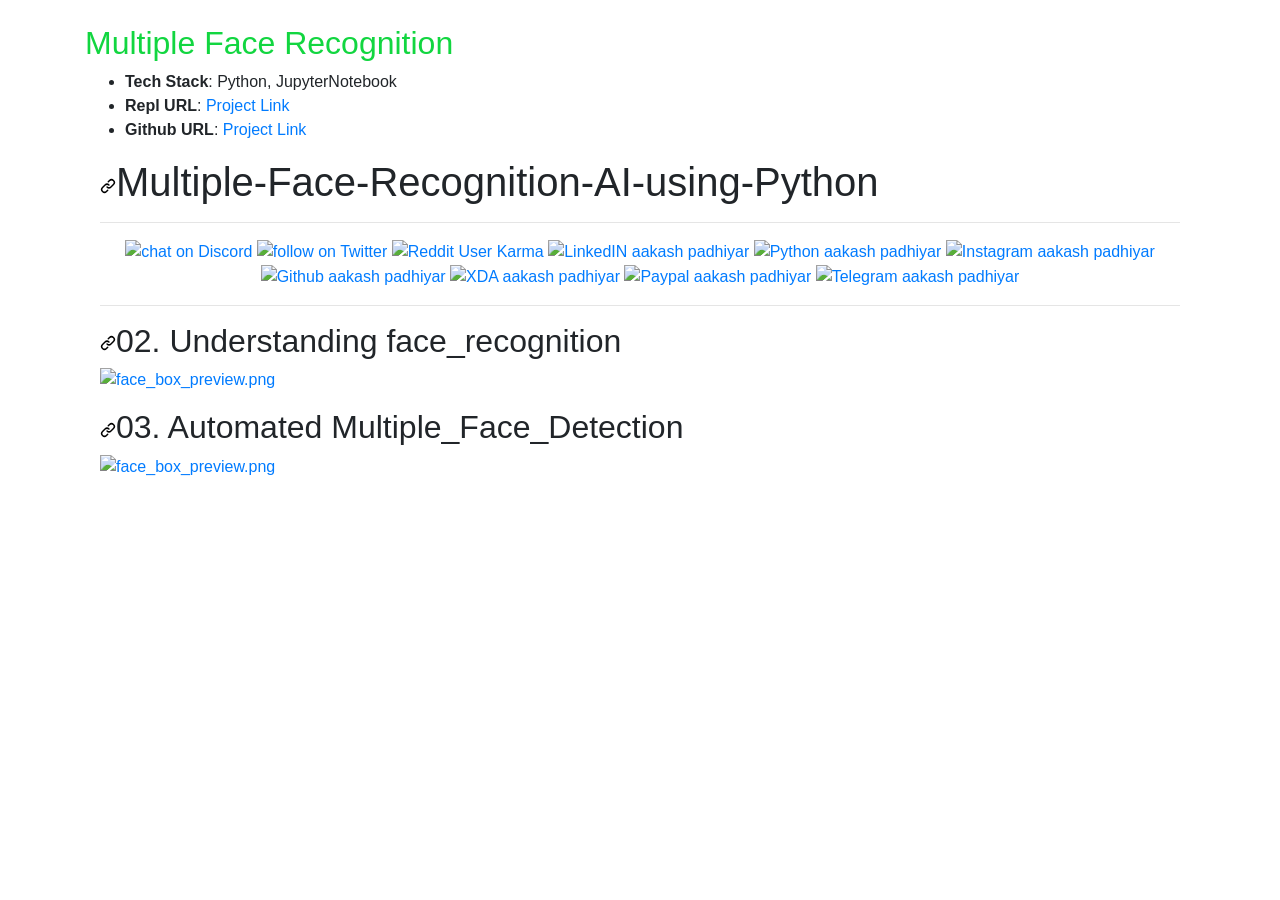
==== projects/mfr.html @ 593b1d6e "main" ====
<html lang="en"><head>
    <meta charset="utf-8">
    <meta content="width=device-width, initial-scale=1.0" name="viewport">
  
    <title>Multiple Face Recognition</title>
    <meta content="" name="descriptison">
    <meta content="" name="keywords">
  
    <!-- Favicons -->
    <link href="../assets/img/favicon.png" rel="icon">
    <link href="../assets/img/apple-touch-icon.png" rel="apple-touch-icon">
  
    <!-- Google Fonts -->
    <link href="https://fonts.googleapis.com/css?family=Open+Sans:300,300i,400,400i,600,600i,700,700i|Raleway:300,300i,400,400i,500,500i,600,600i,700,700i|Poppins:300,300i,400,400i,500,500i,600,600i,700,700i" rel="stylesheet">
  
    <!-- Vendor CSS Files -->
    <link href="../assets/vendor/bootstrap/css/bootstrap.min.css" rel="stylesheet">
    <link href="../assets/vendor/icofont/icofont.min.css" rel="stylesheet">
    <link href="../assets/vendor/remixicon/remixicon.css" rel="stylesheet">
    <link href="../assets/vendor/owl.carousel/assets/owl.carousel.min.css" rel="stylesheet">
    <link href="../assets/vendor/boxicons/css/boxicons.min.css" rel="stylesheet">
    <link href="../assets/vendor/venobox/venobox.css" rel="stylesheet">
  
    <!-- Template Main CSS File -->
    <link href="../assets/css/style.css" rel="stylesheet">
  
    <!-- =======================================================
    * Template Name: Personal - v2.2.0
    * Template URL: https://bootstrapmade.com/personal-free-resume-bootstrap-template/
    * Author: BootstrapMade.com
    * License: https://bootstrapmade.com/license/
    ======================================================== -->
  </head>
  
  <body data-gr-c-s-loaded="true">
  
  <!-- ======= Portfolio Details ======= -->
    <main id="main">
      <div id="portfolio-details" class="portfolio-details">
        <div class="container">
  
          <div class="row">
  
            <div class="col-lg-12 portfolio-info">
              <br>
              <h2 style="color:#12d640">Multiple Face Recognition</h2>
              <ul>
                <li><strong>Tech Stack</strong>: Python, JupyterNotebook</li>
                <li><strong>Repl URL</strong>: <a href="https://replit.com/github/aakashpadhiyar/Multiple-Face-Recognition-AI-using-Python" target="_blank">Project Link</a></li>
                <li><strong>Github URL</strong>: <a href="https://github.com/aakashpadhiyar/Multiple-Face-Recognition-AI-using-Python" target="_blank">Project Link</a></li>
              </ul>
  
              <article class="markdown-body entry-content container-lg" itemprop="text"><h1><a id="user-content-multiple-face-recognition-ai-using-python" class="anchor" aria-hidden="true" href="#multiple-face-recognition-ai-using-python"><svg class="octicon octicon-link" viewBox="0 0 16 16" version="1.1" width="16" height="16" aria-hidden="true"><path fill-rule="evenodd" d="M7.775 3.275a.75.75 0 001.06 1.06l1.25-1.25a2 2 0 112.83 2.83l-2.5 2.5a2 2 0 01-2.83 0 .75.75 0 00-1.06 1.06 3.5 3.5 0 004.95 0l2.5-2.5a3.5 3.5 0 00-4.95-4.95l-1.25 1.25zm-4.69 9.64a2 2 0 010-2.83l2.5-2.5a2 2 0 012.83 0 .75.75 0 001.06-1.06 3.5 3.5 0 00-4.95 0l-2.5 2.5a3.5 3.5 0 004.95 4.95l1.25-1.25a.75.75 0 00-1.06-1.06l-1.25 1.25a2 2 0 01-2.83 0z"></path></svg></a>Multiple-Face-Recognition-AI-using-Python</h1>
                <hr>
                <p align="center">
                <a href="https://discord.gg/QR7uvNaptF" rel="nofollow">
                    <img src="https://camo.githubusercontent.com/d6d2d1b19212b345f05d5cd2c69b9db9f94ca3ddf2bf56b1f3f1def03b6ccd53/68747470733a2f2f696d672e736869656c64732e696f2f646973636f72642f3639393836373532353633343139353532383f6c6f676f3d646973636f7264" alt="chat on Discord" data-canonical-src="https://img.shields.io/discord/699867525634195528?logo=discord" style="max-width:100%;"></a>
                <a href="https://twitter.com/intent/follow?screen_name=aakashpadhiyar_" rel="nofollow">
                    <img src="https://camo.githubusercontent.com/58c95a7185d4c393ecf0d3f7062e5acf64e2601df24f34fa978ea744570d9e0f/68747470733a2f2f696d672e736869656c64732e696f2f747769747465722f666f6c6c6f772f61616b61736870616468697961725f3f7374796c653d736f6369616c266c6f676f3d74776974746572" alt="follow on Twitter" data-canonical-src="https://img.shields.io/twitter/follow/aakashpadhiyar_?style=social&amp;logo=twitter" style="max-width:100%;"></a>
                <a href="https://www.reddit.com/user/aakashpadhiyar" rel="nofollow">
                    <img alt="Reddit User Karma" src="https://camo.githubusercontent.com/f49fdc9395cc54c9145518ad30f980ea38304fa42d7c869622a6ef586a5848d1/68747470733a2f2f696d672e736869656c64732e696f2f7265646469742f757365722d6b61726d612f6c696e6b2f61616b61736870616468697961723f7374796c653d736f6369616c" data-canonical-src="https://img.shields.io/reddit/user-karma/link/aakashpadhiyar?style=social" style="max-width:100%;"></a>
                <a href="https://www.linkedin.com/in/aakashpadhiyar/" rel="nofollow">
                    <img alt="LinkedIN aakash padhiyar" src="https://camo.githubusercontent.com/a80d00f23720d0bc9f55481cfcd77ab79e141606829cf16ec43f8cacc7741e46/68747470733a2f2f696d672e736869656c64732e696f2f62616467652f4c696e6b6564496e2d3030373742353f7374796c653d666f722d7468652d6261646765266c6f676f3d6c696e6b6564696e266c6f676f436f6c6f723d7768697465" data-canonical-src="https://img.shields.io/badge/LinkedIn-0077B5?style=for-the-badge&amp;logo=linkedin&amp;logoColor=white" style="max-width:100%;"></a>
                <a href="https://www.python.org/" rel="nofollow">
                    <img alt="Python aakash padhiyar" src="https://camo.githubusercontent.com/27250b9f428b32314f8610e1a996939cc116da5f8c4d8a2f8ed37104275085b8/68747470733a2f2f696d672e736869656c64732e696f2f62616467652f507974686f6e2d3134333534433f7374796c653d666f722d7468652d6261646765266c6f676f3d707974686f6e266c6f676f436f6c6f723d7768697465" data-canonical-src="https://img.shields.io/badge/Python-14354C?style=for-the-badge&amp;logo=python&amp;logoColor=white" style="max-width:100%;"></a>
                <a href="https://www.instagram.com/aakashpadhiyar_/" rel="nofollow">
                    <img alt="Instagram aakash padhiyar" src="https://camo.githubusercontent.com/b3d4671768bd0f9b6c8f410a25a96e0c5a4d135208d8910461e986f97e7985ab/68747470733a2f2f696d672e736869656c64732e696f2f62616467652f496e7374616772616d2d4534343035463f7374796c653d666f722d7468652d6261646765266c6f676f3d696e7374616772616d266c6f676f436f6c6f723d7768697465" data-canonical-src="https://img.shields.io/badge/Instagram-E4405F?style=for-the-badge&amp;logo=instagram&amp;logoColor=white" style="max-width:100%;"></a>
                <a href="https://github.com/aakashpadhiyar">
                    <img alt="Github aakash padhiyar" src="https://camo.githubusercontent.com/fbc3df79ffe1a99e482b154b29262ecbb10d6ee4ed22faa82683aa653d72c4e1/68747470733a2f2f696d672e736869656c64732e696f2f62616467652f4769744875622d3130303030303f7374796c653d666f722d7468652d6261646765266c6f676f3d676974687562266c6f676f436f6c6f723d7768697465" data-canonical-src="https://img.shields.io/badge/GitHub-100000?style=for-the-badge&amp;logo=github&amp;logoColor=white" style="max-width:100%;"></a>
                <a href="https://forum.xda-developers.com/m/aakashpadhiyar_.11318689/" rel="nofollow">
                    <img alt="XDA aakash padhiyar" src="https://camo.githubusercontent.com/046cf8ab0b6f0d2708e458d708e8af493d163d9e3d8b14b8fdde68e334c3975b/[base64]" data-canonical-src="https://img.shields.io/badge/XDA_Developers-F59812?style=for-the-badge&amp;logo=xda-developers&amp;logoColor=white" style="max-width:100%;"></a>
                <a href="https://www.paypal.com/paypalme/aakashpadhiyar" rel="nofollow">
                    <img alt="Paypal aakash padhiyar" src="https://camo.githubusercontent.com/fd64c51a4afd8b4e2b84479f9a2b654084602bd15f25ab31cbd7a679d73d129a/68747470733a2f2f696d672e736869656c64732e696f2f62616467652f50617950616c2d3030343537433f7374796c653d666f722d7468652d6261646765266c6f676f3d70617970616c266c6f676f436f6c6f723d7768697465" data-canonical-src="https://img.shields.io/badge/PayPal-00457C?style=for-the-badge&amp;logo=paypal&amp;logoColor=white" style="max-width:100%;"></a>
                <a href="https://t.me/aakashpadhiyar" rel="nofollow">
                    <img alt="Telegram aakash padhiyar" src="https://camo.githubusercontent.com/cf4ed981404024c1adfc79d5575c4edf1836c4fe36b24b03383ece888cef7e29/68747470733a2f2f696d672e736869656c64732e696f2f62616467652f54656c656772616d2d3243413545303f7374796c653d666f722d7468652d6261646765266c6f676f3d74656c656772616d266c6f676f436f6c6f723d7768697465" data-canonical-src="https://img.shields.io/badge/Telegram-2CA5E0?style=for-the-badge&amp;logo=telegram&amp;logoColor=white" style="max-width:100%;"></a>
                </p>
                <hr>
                <h2><a id="user-content-02-understanding-face_recognition" class="anchor" aria-hidden="true" href="#02-understanding-face_recognition"><svg class="octicon octicon-link" viewBox="0 0 16 16" version="1.1" width="16" height="16" aria-hidden="true"><path fill-rule="evenodd" d="M7.775 3.275a.75.75 0 001.06 1.06l1.25-1.25a2 2 0 112.83 2.83l-2.5 2.5a2 2 0 01-2.83 0 .75.75 0 00-1.06 1.06 3.5 3.5 0 004.95 0l2.5-2.5a3.5 3.5 0 00-4.95-4.95l-1.25 1.25zm-4.69 9.64a2 2 0 010-2.83l2.5-2.5a2 2 0 012.83 0 .75.75 0 001.06-1.06 3.5 3.5 0 00-4.95 0l-2.5 2.5a3.5 3.5 0 004.95 4.95l1.25-1.25a.75.75 0 00-1.06-1.06l-1.25 1.25a2 2 0 01-2.83 0z"></path></svg></a>02. Understanding face_recognition</h2>
                <p><a target="_blank" rel="noopener noreferrer" href="https://github.com/aakashpadhiyar/Multiple-Face-Recognition-AI-using-Python/raw/main/extra/face_box_preview.png"><img src="https://github.com/aakashpadhiyar/Multiple-Face-Recognition-AI-using-Python/raw/main/extra/face_box_preview.png" alt="face_box_preview.png" style="max-width:100%;"></a></p>
                <h2><a id="user-content-03-automated-multiple_face_detection" class="anchor" aria-hidden="true" href="#03-automated-multiple_face_detection"><svg class="octicon octicon-link" viewBox="0 0 16 16" version="1.1" width="16" height="16" aria-hidden="true"><path fill-rule="evenodd" d="M7.775 3.275a.75.75 0 001.06 1.06l1.25-1.25a2 2 0 112.83 2.83l-2.5 2.5a2 2 0 01-2.83 0 .75.75 0 00-1.06 1.06 3.5 3.5 0 004.95 0l2.5-2.5a3.5 3.5 0 00-4.95-4.95l-1.25 1.25zm-4.69 9.64a2 2 0 010-2.83l2.5-2.5a2 2 0 012.83 0 .75.75 0 001.06-1.06 3.5 3.5 0 00-4.95 0l-2.5 2.5a3.5 3.5 0 004.95 4.95l1.25-1.25a.75.75 0 00-1.06-1.06l-1.25 1.25a2 2 0 01-2.83 0z"></path></svg></a>03. Automated Multiple_Face_Detection</h2>
                <p><a target="_blank" rel="noopener noreferrer" href="https://github.com/aakashpadhiyar/Multiple-Face-Recognition-AI-using-Python/raw/main/extra/03.png"><img src="https://github.com/aakashpadhiyar/Multiple-Face-Recognition-AI-using-Python/raw/main/extra/03.png" alt="face_box_preview.png" style="max-width:100%;"></a></p>
                </article>
            </div>
  
          </div>
  
        </div>
      </div><!-- End Portfolio Details -->
    </main><!-- End #main -->
  
   <!-- Vendor JS Files -->
    <script async="" src="//www.google-analytics.com/analytics.js"></script><script src="assets/vendor/jquery/jquery.min.js"></script>
    <script src="../assets/vendor/bootstrap/js/bootstrap.bundle.min.js"></script>
    <script src="../assets/vendor/jquery.easing/jquery.easing.min.js"></script>
    <script src="../assets/vendor/php-email-form/validate.js"></script>
    <script src="../assets/vendor/waypoints/jquery.waypoints.min.js"></script>
    <script src="../assets/vendor/counterup/counterup.min.js"></script>
    <script src="../assets/vendor/owl.carousel/owl.carousel.min.js"></script>
    <script src="../assets/vendor/isotope-layout/isotope.pkgd.min.js"></script>
    <script src="../assets/vendor/venobox/venobox.min.js"></script>
  
    <!-- Template Main JS File -->
    <script src="../assets/js/main.js"></script>
  
    <script>if( window.self == window.top ) { (function(i,s,o,g,r,a,m){i['GoogleAnalyticsObject']=r;i[r]=i[r]||function(){ (i[r].q=i[r].q||[]).push(arguments)},i[r].l=1*new Date();a=s.createElement(o), m=s.getElementsByTagName(o)[0];a.async=1;a.src=g;m.parentNode.insertBefore(a,m) })(window,document,'script','//www.google-analytics.com/analytics.js','ga'); ga('create', 'UA-55234356-4', 'auto'); ga('send', 'pageview'); } </script>
  
  </body>
  </html>
---- assets/vendor/venobox/venobox.css ----
/* ------ venobox.css --------*/
.vbox-overlay *, .vbox-overlay *:before, .vbox-overlay *:after{
    -webkit-backface-visibility: hidden;
    -webkit-box-sizing:border-box;
    -moz-box-sizing:border-box;
    box-sizing:border-box;
}
.vbox-overlay * { 
    -webkit-backface-visibility: visible;
    backface-visibility: visible;
}
.vbox-overlay{
    display: -webkit-flex;
    display: flex;
    -webkit-flex-direction: column;
    flex-direction: column;
    -webkit-justify-content: center;
    justify-content: center;
    -webkit-align-items: center;
    align-items: center;
    position: fixed;
    left: 0;
    top: 0;
    bottom: 0;
    right: 0;
    z-index: 999999;
}

/* ----- navigation ----- */
.vbox-title{
    width: 100%;
    height: 40px;
    float: left;
    text-align: center;
    line-height: 28px;
    font-size: 12px;
    padding: 6px 50px;
    overflow: hidden;
    position: fixed;
    display: none;
    left: 0;
    z-index: 89;
}
.vbox-close{
    cursor: pointer;
    position: fixed;
    top: -1px;
    right: 0;
    width: 50px;
    height: 40px;
    padding: 6px;
    display: block;
    background-position:10px center;
    overflow: hidden;
    font-size: 24px;
    line-height: 1;
    text-align: center;
    z-index: 99;
}
.vbox-left{
    cursor: pointer;
    position: fixed;
    left: 0;
    height: 40px;
    overflow: hidden;
    line-height: 28px;
    font-size: 12px;
    z-index: 99;
    display: flex;
    align-items:center;
}
.vbox-num{
    display: inline-block;
    margin: 6px 0 6px 15px;
}
/* ----- Social share ----- */
.vbox-share{
    line-height: 28px;
    font-size: 12px;
    overflow: hidden;
    position: fixed;
    left: 0;
    z-index: 98;
    display: flex;
    align-items:center;
    justify-content: center;
    width: 100%;
    text-align: center;
}
.vbox-share svg{
    max-height: 28px;
    width: 28px;
    z-index: 10;
    margin-left: 12px;
    margin-top: 6px;
    margin-bottom: 6px;
    vertical-align: middle;
}


/* ----- navigation ARROWS ----- */
.vbox-next, .vbox-prev{
    position: fixed;
    top: 50%;
    margin-top: -15px;
    overflow: hidden;
    cursor: pointer;
    display: block;
    width: 45px;
    height: 45px;
    z-index: 99;
}
.vbox-next span, .vbox-prev span{
    position: relative;
    width: 20px;
    height: 20px;
    border: 2px solid transparent;
    border-top-color: #B6B6B6;
    border-right-color: #B6B6B6;
    text-indent: -100px;
    position: absolute;
    top: 8px;
    display: block;
}
.vbox-prev{
    left: 15px;
}
.vbox-next{
    right: 15px;
}
.vbox-prev span{
    left: 10px;
    -ms-transform: rotate(-135deg);
    -webkit-transform: rotate(-135deg);
    transform: rotate(-135deg);
}
.vbox-next span{
    -ms-transform: rotate(45deg);
    -webkit-transform: rotate(45deg);
    transform: rotate(45deg);
    right: 10px;
}
/* ------- inline window ------ */
.vbox-inline{
    width: 420px;
    height: 315px;
    height: 70vh;
    padding: 10px;
    background: #fff;
    margin: 0 auto;
    overflow: auto;
    text-align: left;
}
/* ------- Video & iFrames window ------ */
.venoframe{
    max-width: 100%;
    width: 100%;
    border: none;
    width: 100%;
    height: 260px;
    height: 70vh;
}
.venoframe.vbvid{
    height: 260px;
}
@media (min-width: 768px) {
    .venoframe, .vbox-inline{
        width: 90%;
        height: 360px;
        height: 70vh;
    }
    .venoframe.vbvid{
        width: 640px;
        height: 360px;
    }
}
@media (min-width: 992px) {
    .venoframe, .vbox-inline{
        max-width: 1200px;
        width: 80%;
        height: 540px;
        height: 70vh;
    }
    .venoframe.vbvid{
        width: 960px;
        height: 540px;
    }
}
/* 
Please do NOT edit this part! 
or at least read this note: http://i.imgur.com/7C0ws9e.gif
*/
.vbox-open{
    overflow: hidden;
}
.vbox-container{
    position: absolute;
    left: 0;
    right: 0;
    top: 0;
    bottom: 0;
    overflow-x: hidden;
    overflow-y: scroll;
    overflow-scrolling: touch;
    -webkit-overflow-scrolling: touch;
    z-index: 20;
    max-height: 100%;

}

.vbox-content{
    text-align: center;
    float: left;
    width: 100%;
    position: relative;
    overflow: hidden;
    padding: 20px 4%;
}
.vbox-container img{
    max-width: 100%;
    height: auto;
}
.vbox-figlio{
    box-shadow: 0 0 12px rgba(0,0,0,0.19), 0 6px 6px rgba(0,0,0,0.23);
    max-width: 100%;
    text-align: initial;
}
img.vbox-figlio{
    -webkit-user-select: none;
-khtml-user-select: none;
-moz-user-select: none;
-o-user-select: none;
user-select: none;
}
.vbox-content.swipe-left{
    margin-left: -200px !important;
}
.vbox-content.swipe-right{
    margin-left: 200px !important;
}
.vbox-animated{
    webkit-transition: margin 300ms ease-out;
    transition: margin 300ms ease-out;
}

/* ---------- preloader ----------
 * SPINKIT 
 * http://tobiasahlin.com/spinkit/
-------------------------------- */
.sk-double-bounce,.sk-rotating-plane{width:40px;height:40px;margin:40px auto}.sk-rotating-plane{background-color:#333;-webkit-animation:sk-rotatePlane 1.2s infinite ease-in-out;animation:sk-rotatePlane 1.2s infinite ease-in-out}@-webkit-keyframes sk-rotatePlane{0%{-webkit-transform:perspective(120px) rotateX(0) rotateY(0);transform:perspective(120px) rotateX(0) rotateY(0)}50%{-webkit-transform:perspective(120px) rotateX(-180.1deg) rotateY(0);transform:perspective(120px) rotateX(-180.1deg) rotateY(0)}100%{-webkit-transform:perspective(120px) rotateX(-180deg) rotateY(-179.9deg);transform:perspective(120px) rotateX(-180deg) rotateY(-179.9deg)}}@keyframes sk-rotatePlane{0%{-webkit-transform:perspective(120px) rotateX(0) rotateY(0);transform:perspective(120px) rotateX(0) rotateY(0)}50%{-webkit-transform:perspective(120px) rotateX(-180.1deg) rotateY(0);transform:perspective(120px) rotateX(-180.1deg) rotateY(0)}100%{-webkit-transform:perspective(120px) rotateX(-180deg) rotateY(-179.9deg);transform:perspective(120px) rotateX(-180deg) rotateY(-179.9deg)}}.sk-double-bounce{position:relative}.sk-double-bounce .sk-child{width:100%;height:100%;border-radius:50%;background-color:#333;opacity:.6;position:absolute;top:0;left:0;-webkit-animation:sk-doubleBounce 2s infinite ease-in-out;animation:sk-doubleBounce 2s infinite ease-in-out}.sk-chasing-dots .sk-child,.sk-spinner-pulse,.sk-three-bounce .sk-child{background-color:#333;border-radius:100%}.sk-double-bounce .sk-double-bounce2{-webkit-animation-delay:-1s;animation-delay:-1s}@-webkit-keyframes sk-doubleBounce{0%,100%{-webkit-transform:scale(0);transform:scale(0)}50%{-webkit-transform:scale(1);transform:scale(1)}}@keyframes sk-doubleBounce{0%,100%{-webkit-transform:scale(0);transform:scale(0)}50%{-webkit-transform:scale(1);transform:scale(1)}}.sk-wave{margin:40px auto;width:50px;height:40px;text-align:center;font-size:10px}.sk-wave .sk-rect{background-color:#333;height:100%;width:6px;display:inline-block;-webkit-animation:sk-waveStretchDelay 1.2s infinite ease-in-out;animation:sk-waveStretchDelay 1.2s infinite ease-in-out}.sk-wave .sk-rect1{-webkit-animation-delay:-1.2s;animation-delay:-1.2s}.sk-wave .sk-rect2{-webkit-animation-delay:-1.1s;animation-delay:-1.1s}.sk-wave .sk-rect3{-webkit-animation-delay:-1s;animation-delay:-1s}.sk-wave .sk-rect4{-webkit-animation-delay:-.9s;animation-delay:-.9s}.sk-wave .sk-rect5{-webkit-animation-delay:-.8s;animation-delay:-.8s}@-webkit-keyframes sk-waveStretchDelay{0%,100%,40%{-webkit-transform:scaleY(.4);transform:scaleY(.4)}20%{-webkit-transform:scaleY(1);transform:scaleY(1)}}@keyframes sk-waveStretchDelay{0%,100%,40%{-webkit-transform:scaleY(.4);transform:scaleY(.4)}20%{-webkit-transform:scaleY(1);transform:scaleY(1)}}.sk-wandering-cubes{margin:40px auto;width:40px;height:40px;position:relative}.sk-wandering-cubes .sk-cube{background-color:#333;width:10px;height:10px;position:absolute;top:0;left:0;-webkit-animation:sk-wanderingCube 1.8s ease-in-out -1.8s infinite both;animation:sk-wanderingCube 1.8s ease-in-out -1.8s infinite both}.sk-chasing-dots,.sk-spinner-pulse{width:40px;height:40px;margin:40px auto}.sk-wandering-cubes .sk-cube2{-webkit-animation-delay:-.9s;animation-delay:-.9s}@-webkit-keyframes sk-wanderingCube{0%{-webkit-transform:rotate(0);transform:rotate(0)}25%{-webkit-transform:translateX(30px) rotate(-90deg) scale(.5);transform:translateX(30px) rotate(-90deg) scale(.5)}50%{-webkit-transform:translateX(30px) translateY(30px) rotate(-179deg);transform:translateX(30px) translateY(30px) rotate(-179deg)}50.1%{-webkit-transform:translateX(30px) translateY(30px) rotate(-180deg);transform:translateX(30px) translateY(30px) rotate(-180deg)}75%{-webkit-transform:translateX(0) translateY(30px) rotate(-270deg) scale(.5);transform:translateX(0) translateY(30px) rotate(-270deg) scale(.5)}100%{-webkit-transform:rotate(-360deg);transform:rotate(-360deg)}}@keyframes sk-wanderingCube{0%{-webkit-transform:rotate(0);transform:rotate(0)}25%{-webkit-transform:translateX(30px) rotate(-90deg) scale(.5);transform:translateX(30px) rotate(-90deg) scale(.5)}50%{-webkit-transform:translateX(30px) translateY(30px) rotate(-179deg);transform:translateX(30px) translateY(30px) rotate(-179deg)}50.1%{-webkit-transform:translateX(30px) translateY(30px) rotate(-180deg);transform:translateX(30px) translateY(30px) rotate(-180deg)}75%{-webkit-transform:translateX(0) translateY(30px) rotate(-270deg) scale(.5);transform:translateX(0) translateY(30px) rotate(-270deg) scale(.5)}100%{-webkit-transform:rotate(-360deg);transform:rotate(-360deg)}}.sk-spinner-pulse{-webkit-animation:sk-pulseScaleOut 1s infinite ease-in-out;animation:sk-pulseScaleOut 1s infinite ease-in-out}@-webkit-keyframes sk-pulseScaleOut{0%{-webkit-transform:scale(0);transform:scale(0)}100%{-webkit-transform:scale(1);transform:scale(1);opacity:0}}@keyframes sk-pulseScaleOut{0%{-webkit-transform:scale(0);transform:scale(0)}100%{-webkit-transform:scale(1);transform:scale(1);opacity:0}}.sk-chasing-dots{position:relative;text-align:center;-webkit-animation:sk-chasingDotsRotate 2s infinite linear;animation:sk-chasingDotsRotate 2s infinite linear}.sk-chasing-dots .sk-child{width:60%;height:60%;display:inline-block;position:absolute;top:0;-webkit-animation:sk-chasingDotsBounce 2s infinite ease-in-out;animation:sk-chasingDotsBounce 2s infinite ease-in-out}.sk-chasing-dots .sk-dot2{top:auto;bottom:0;-webkit-animation-delay:-1s;animation-delay:-1s}@-webkit-keyframes sk-chasingDotsRotate{100%{-webkit-transform:rotate(360deg);transform:rotate(360deg)}}@keyframes sk-chasingDotsRotate{100%{-webkit-transform:rotate(360deg);transform:rotate(360deg)}}@-webkit-keyframes sk-chasingDotsBounce{0%,100%{-webkit-transform:scale(0);transform:scale(0)}50%{-webkit-transform:scale(1);transform:scale(1)}}@keyframes sk-chasingDotsBounce{0%,100%{-webkit-transform:scale(0);transform:scale(0)}50%{-webkit-transform:scale(1);transform:scale(1)}}.sk-three-bounce{margin:40px auto;width:80px;text-align:center}.sk-three-bounce .sk-child{width:20px;height:20px;display:inline-block;-webkit-animation:sk-three-bounce 1.4s ease-in-out 0s infinite both;animation:sk-three-bounce 1.4s ease-in-out 0s infinite both}.sk-circle .sk-child:before,.sk-fading-circle .sk-circle:before{display:block;border-radius:100%;content:'';background-color:#333}.sk-three-bounce .sk-bounce1{-webkit-animation-delay:-.32s;animation-delay:-.32s}.sk-three-bounce .sk-bounce2{-webkit-animation-delay:-.16s;animation-delay:-.16s}@-webkit-keyframes sk-three-bounce{0%,100%,80%{-webkit-transform:scale(0);transform:scale(0)}40%{-webkit-transform:scale(1);transform:scale(1)}}@keyframes sk-three-bounce{0%,100%,80%{-webkit-transform:scale(0);transform:scale(0)}40%{-webkit-transform:scale(1);transform:scale(1)}}.sk-circle{margin:40px auto;width:40px;height:40px;position:relative}.sk-circle .sk-child{width:100%;height:100%;position:absolute;left:0;top:0}.sk-circle .sk-child:before{margin:0 auto;width:15%;height:15%;-webkit-animation:sk-circleBounceDelay 1.2s infinite ease-in-out both;animation:sk-circleBounceDelay 1.2s infinite ease-in-out both}.sk-circle .sk-circle2{-webkit-transform:rotate(30deg);-ms-transform:rotate(30deg);transform:rotate(30deg)}.sk-circle .sk-circle3{-webkit-transform:rotate(60deg);-ms-transform:rotate(60deg);transform:rotate(60deg)}.sk-circle .sk-circle4{-webkit-transform:rotate(90deg);-ms-transform:rotate(90deg);transform:rotate(90deg)}.sk-circle .sk-circle5{-webkit-transform:rotate(120deg);-ms-transform:rotate(120deg);transform:rotate(120deg)}.sk-circle .sk-circle6{-webkit-transform:rotate(150deg);-ms-transform:rotate(150deg);transform:rotate(150deg)}.sk-circle .sk-circle7{-webkit-transform:rotate(180deg);-ms-transform:rotate(180deg);transform:rotate(180deg)}.sk-circle .sk-circle8{-webkit-transform:rotate(210deg);-ms-transform:rotate(210deg);transform:rotate(210deg)}.sk-circle .sk-circle9{-webkit-transform:rotate(240deg);-ms-transform:rotate(240deg);transform:rotate(240deg)}.sk-circle .sk-circle10{-webkit-transform:rotate(270deg);-ms-transform:rotate(270deg);transform:rotate(270deg)}.sk-circle .sk-circle11{-webkit-transform:rotate(300deg);-ms-transform:rotate(300deg);transform:rotate(300deg)}.sk-circle .sk-circle12{-webkit-transform:rotate(330deg);-ms-transform:rotate(330deg);transform:rotate(330deg)}.sk-circle .sk-circle2:before{-webkit-animation-delay:-1.1s;animation-delay:-1.1s}.sk-circle .sk-circle3:before{-webkit-animation-delay:-1s;animation-delay:-1s}.sk-circle .sk-circle4:before{-webkit-animation-delay:-.9s;animation-delay:-.9s}.sk-circle .sk-circle5:before{-webkit-animation-delay:-.8s;animation-delay:-.8s}.sk-circle .sk-circle6:before{-webkit-animation-delay:-.7s;animation-delay:-.7s}.sk-circle .sk-circle7:before{-webkit-animation-delay:-.6s;animation-delay:-.6s}.sk-circle .sk-circle8:before{-webkit-animation-delay:-.5s;animation-delay:-.5s}.sk-circle .sk-circle9:before{-webkit-animation-delay:-.4s;animation-delay:-.4s}.sk-circle .sk-circle10:before{-webkit-animation-delay:-.3s;animation-delay:-.3s}.sk-circle .sk-circle11:before{-webkit-animation-delay:-.2s;animation-delay:-.2s}.sk-circle .sk-circle12:before{-webkit-animation-delay:-.1s;animation-delay:-.1s}@-webkit-keyframes sk-circleBounceDelay{0%,100%,80%{-webkit-transform:scale(0);transform:scale(0)}40%{-webkit-transform:scale(1);transform:scale(1)}}@keyframes sk-circleBounceDelay{0%,100%,80%{-webkit-transform:scale(0);transform:scale(0)}40%{-webkit-transform:scale(1);transform:scale(1)}}.sk-cube-grid{width:40px;height:40px;margin:40px auto}.sk-cube-grid .sk-cube{width:33.33%;height:33.33%;background-color:#333;float:left;-webkit-animation:sk-cubeGridScaleDelay 1.3s infinite ease-in-out;animation:sk-cubeGridScaleDelay 1.3s infinite ease-in-out}.sk-cube-grid .sk-cube1{-webkit-animation-delay:.2s;animation-delay:.2s}.sk-cube-grid .sk-cube2{-webkit-animation-delay:.3s;animation-delay:.3s}.sk-cube-grid .sk-cube3{-webkit-animation-delay:.4s;animation-delay:.4s}.sk-cube-grid .sk-cube4{-webkit-animation-delay:.1s;animation-delay:.1s}.sk-cube-grid .sk-cube5{-webkit-animation-delay:.2s;animation-delay:.2s}.sk-cube-grid .sk-cube6{-webkit-animation-delay:.3s;animation-delay:.3s}.sk-cube-grid .sk-cube7{-webkit-animation-delay:0ms;animation-delay:0ms}.sk-cube-grid .sk-cube8{-webkit-animation-delay:.1s;animation-delay:.1s}.sk-cube-grid .sk-cube9{-webkit-animation-delay:.2s;animation-delay:.2s}@-webkit-keyframes sk-cubeGridScaleDelay{0%,100%,70%{-webkit-transform:scale3D(1,1,1);transform:scale3D(1,1,1)}35%{-webkit-transform:scale3D(0,0,1);transform:scale3D(0,0,1)}}@keyframes sk-cubeGridScaleDelay{0%,100%,70%{-webkit-transform:scale3D(1,1,1);transform:scale3D(1,1,1)}35%{-webkit-transform:scale3D(0,0,1);transform:scale3D(0,0,1)}}.sk-fading-circle{margin:40px auto;width:40px;height:40px;position:relative}.sk-fading-circle .sk-circle{width:100%;height:100%;position:absolute;left:0;top:0}.sk-fading-circle .sk-circle:before{margin:0 auto;width:15%;height:15%;-webkit-animation:sk-circleFadeDelay 1.2s infinite ease-in-out both;animation:sk-circleFadeDelay 1.2s infinite ease-in-out both}.sk-fading-circle .sk-circle2{-webkit-transform:rotate(30deg);-ms-transform:rotate(30deg);transform:rotate(30deg)}.sk-fading-circle .sk-circle3{-webkit-transform:rotate(60deg);-ms-transform:rotate(60deg);transform:rotate(60deg)}.sk-fading-circle .sk-circle4{-webkit-transform:rotate(90deg);-ms-transform:rotate(90deg);transform:rotate(90deg)}.sk-fading-circle .sk-circle5{-webkit-transform:rotate(120deg);-ms-transform:rotate(120deg);transform:rotate(120deg)}.sk-fading-circle .sk-circle6{-webkit-transform:rotate(150deg);-ms-transform:rotate(150deg);transform:rotate(150deg)}.sk-fading-circle .sk-circle7{-webkit-transform:rotate(180deg);-ms-transform:rotate(180deg);transform:rotate(180deg)}.sk-fading-circle .sk-circle8{-webkit-transform:rotate(210deg);-ms-transform:rotate(210deg);transform:rotate(210deg)}.sk-fading-circle .sk-circle9{-webkit-transform:rotate(240deg);-ms-transform:rotate(240deg);transform:rotate(240deg)}.sk-fading-circle .sk-circle10{-webkit-transform:rotate(270deg);-ms-transform:rotate(270deg);transform:rotate(270deg)}.sk-fading-circle .sk-circle11{-webkit-transform:rotate(300deg);-ms-transform:rotate(300deg);transform:rotate(300deg)}.sk-fading-circle .sk-circle12{-webkit-transform:rotate(330deg);-ms-transform:rotate(330deg);transform:rotate(330deg)}.sk-fading-circle .sk-circle2:before{-webkit-animation-delay:-1.1s;animation-delay:-1.1s}.sk-fading-circle .sk-circle3:before{-webkit-animation-delay:-1s;animation-delay:-1s}.sk-fading-circle .sk-circle4:before{-webkit-animation-delay:-.9s;animation-delay:-.9s}.sk-fading-circle .sk-circle5:before{-webkit-animation-delay:-.8s;animation-delay:-.8s}.sk-fading-circle .sk-circle6:before{-webkit-animation-delay:-.7s;animation-delay:-.7s}.sk-fading-circle .sk-circle7:before{-webkit-animation-delay:-.6s;animation-delay:-.6s}.sk-fading-circle .sk-circle8:before{-webkit-animation-delay:-.5s;animation-delay:-.5s}.sk-fading-circle .sk-circle9:before{-webkit-animation-delay:-.4s;animation-delay:-.4s}.sk-fading-circle .sk-circle10:before{-webkit-animation-delay:-.3s;animation-delay:-.3s}.sk-fading-circle .sk-circle11:before{-webkit-animation-delay:-.2s;animation-delay:-.2s}.sk-fading-circle .sk-circle12:before{-webkit-animation-delay:-.1s;animation-delay:-.1s}@-webkit-keyframes sk-circleFadeDelay{0%,100%,39%{opacity:0}40%{opacity:1}}@keyframes sk-circleFadeDelay{0%,100%,39%{opacity:0}40%{opacity:1}}.sk-folding-cube{margin:40px auto;width:40px;height:40px;position:relative;-webkit-transform:rotateZ(45deg);transform:rotateZ(45deg)}.sk-folding-cube .sk-cube{float:left;width:50%;height:50%;position:relative;-webkit-transform:scale(1.1);-ms-transform:scale(1.1);transform:scale(1.1)}.sk-folding-cube .sk-cube:before{content:'';position:absolute;top:0;left:0;width:100%;height:100%;background-color:#333;-webkit-animation:sk-foldCubeAngle 2.4s infinite linear both;animation:sk-foldCubeAngle 2.4s infinite linear both;-webkit-transform-origin:100% 100%;-ms-transform-origin:100% 100%;transform-origin:100% 100%}.sk-folding-cube .sk-cube2{-webkit-transform:scale(1.1) rotateZ(90deg);transform:scale(1.1) rotateZ(90deg)}.sk-folding-cube .sk-cube3{-webkit-transform:scale(1.1) rotateZ(180deg);transform:scale(1.1) rotateZ(180deg)}.sk-folding-cube .sk-cube4{-webkit-transform:scale(1.1) rotateZ(270deg);transform:scale(1.1) rotateZ(270deg)}.sk-folding-cube .sk-cube2:before{-webkit-animation-delay:.3s;animation-delay:.3s}.sk-folding-cube .sk-cube3:before{-webkit-animation-delay:.6s;animation-delay:.6s}.sk-folding-cube .sk-cube4:before{-webkit-animation-delay:.9s;animation-delay:.9s}@-webkit-keyframes sk-foldCubeAngle{0%,10%{-webkit-transform:perspective(140px) rotateX(-180deg);transform:perspective(140px) rotateX(-180deg);opacity:0}25%,75%{-webkit-transform:perspective(140px) rotateX(0);transform:perspective(140px) rotateX(0);opacity:1}100%,90%{-webkit-transform:perspective(140px) rotateY(180deg);transform:perspective(140px) rotateY(180deg);opacity:0}}@keyframes sk-foldCubeAngle{0%,10%{-webkit-transform:perspective(140px) rotateX(-180deg);transform:perspective(140px) rotateX(-180deg);opacity:0}25%,75%{-webkit-transform:perspective(140px) rotateX(0);transform:perspective(140px) rotateX(0);opacity:1}100%,90%{-webkit-transform:perspective(140px) rotateY(180deg);transform:perspective(140px) rotateY(180deg);opacity:0}}
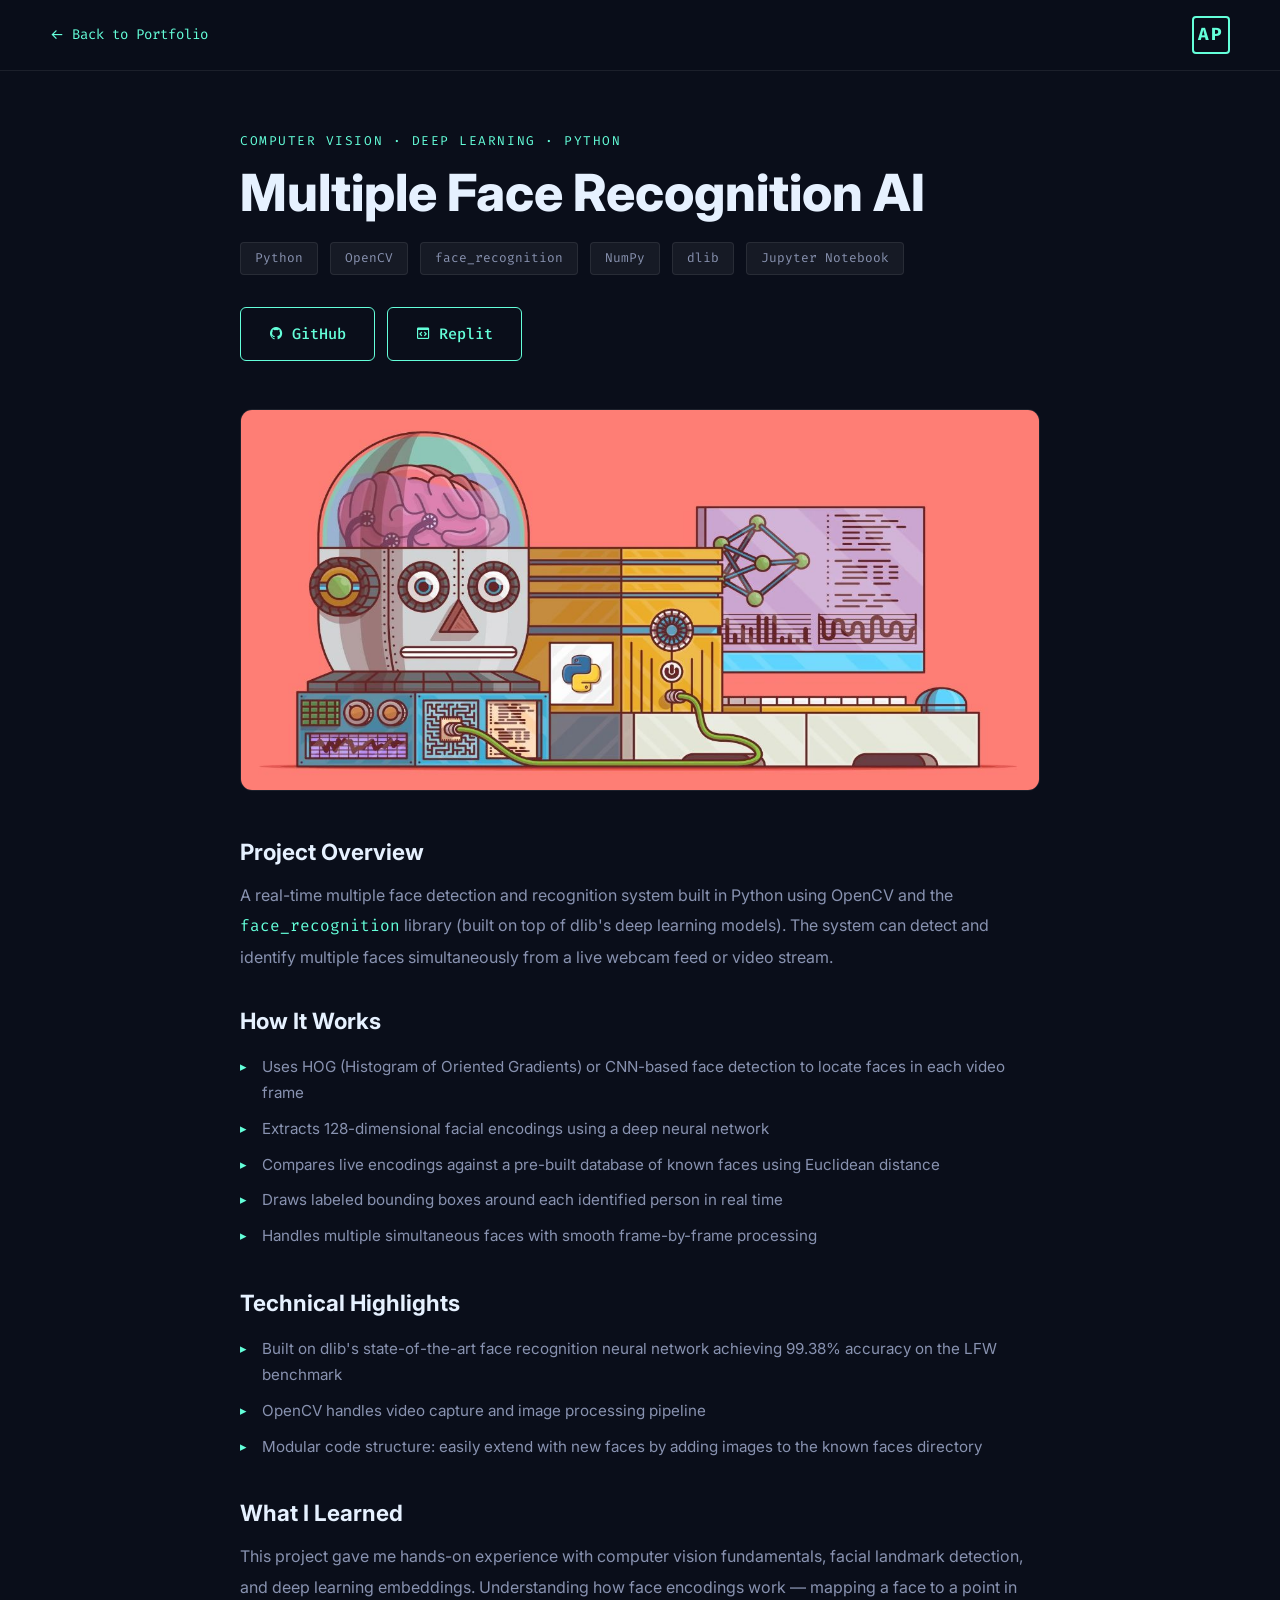
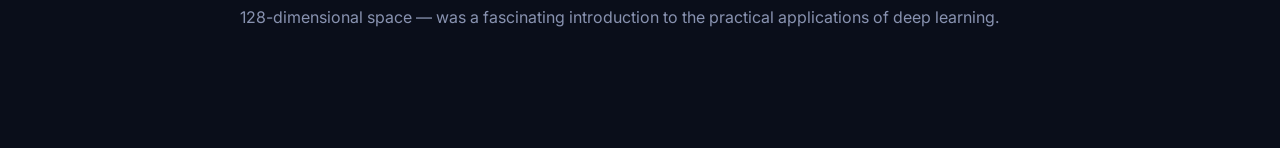
==== commit fbac9eee: "Complete portfolio redesign — modern dark theme Replaced outdated BootstrapMade template with a full" ====
--- a/projects/mfr.html
+++ b/projects/mfr.html
@@ -1,110 +1,88 @@
-<html lang="en"><head>
-    <meta charset="utf-8">
-    <meta content="width=device-width, initial-scale=1.0" name="viewport">
-  
-    <title>Multiple Face Recognition</title>
-    <meta content="" name="descriptison">
-    <meta content="" name="keywords">
-  
-    <!-- Favicons -->
-    <link href="../assets/img/favicon.png" rel="icon">
-    <link href="../assets/img/apple-touch-icon.png" rel="apple-touch-icon">
-  
-    <!-- Google Fonts -->
-    <link href="https://fonts.googleapis.com/css?family=Open+Sans:300,300i,400,400i,600,600i,700,700i|Raleway:300,300i,400,400i,500,500i,600,600i,700,700i|Poppins:300,300i,400,400i,500,500i,600,600i,700,700i" rel="stylesheet">
-  
-    <!-- Vendor CSS Files -->
-    <link href="../assets/vendor/bootstrap/css/bootstrap.min.css" rel="stylesheet">
-    <link href="../assets/vendor/icofont/icofont.min.css" rel="stylesheet">
-    <link href="../assets/vendor/remixicon/remixicon.css" rel="stylesheet">
-    <link href="../assets/vendor/owl.carousel/assets/owl.carousel.min.css" rel="stylesheet">
-    <link href="../assets/vendor/boxicons/css/boxicons.min.css" rel="stylesheet">
-    <link href="../assets/vendor/venobox/venobox.css" rel="stylesheet">
-  
-    <!-- Template Main CSS File -->
-    <link href="../assets/css/style.css" rel="stylesheet">
-  
-    <!-- =======================================================
-    * Template Name: Personal - v2.2.0
-    * Template URL: https://bootstrapmade.com/personal-free-resume-bootstrap-template/
-    * Author: BootstrapMade.com
-    * License: https://bootstrapmade.com/license/
-    ======================================================== -->
-  </head>
-  
-  <body data-gr-c-s-loaded="true">
-  
-  <!-- ======= Portfolio Details ======= -->
-    <main id="main">
-      <div id="portfolio-details" class="portfolio-details">
-        <div class="container">
-  
-          <div class="row">
-  
-            <div class="col-lg-12 portfolio-info">
-              <br>
-              <h2 style="color:#12d640">Multiple Face Recognition</h2>
-              <ul>
-                <li><strong>Tech Stack</strong>: Python, JupyterNotebook</li>
-                <li><strong>Repl URL</strong>: <a href="https://replit.com/github/aakashpadhiyar/Multiple-Face-Recognition-AI-using-Python" target="_blank">Project Link</a></li>
-                <li><strong>Github URL</strong>: <a href="https://github.com/aakashpadhiyar/Multiple-Face-Recognition-AI-using-Python" target="_blank">Project Link</a></li>
-              </ul>
-  
-              <article class="markdown-body entry-content container-lg" itemprop="text"><h1><a id="user-content-multiple-face-recognition-ai-using-python" class="anchor" aria-hidden="true" href="#multiple-face-recognition-ai-using-python"><svg class="octicon octicon-link" viewBox="0 0 16 16" version="1.1" width="16" height="16" aria-hidden="true"><path fill-rule="evenodd" d="M7.775 3.275a.75.75 0 001.06 1.06l1.25-1.25a2 2 0 112.83 2.83l-2.5 2.5a2 2 0 01-2.83 0 .75.75 0 00-1.06 1.06 3.5 3.5 0 004.95 0l2.5-2.5a3.5 3.5 0 00-4.95-4.95l-1.25 1.25zm-4.69 9.64a2 2 0 010-2.83l2.5-2.5a2 2 0 012.83 0 .75.75 0 001.06-1.06 3.5 3.5 0 00-4.95 0l-2.5 2.5a3.5 3.5 0 004.95 4.95l1.25-1.25a.75.75 0 00-1.06-1.06l-1.25 1.25a2 2 0 01-2.83 0z"></path></svg></a>Multiple-Face-Recognition-AI-using-Python</h1>
-                <hr>
-                <p align="center">
-                <a href="https://discord.gg/QR7uvNaptF" rel="nofollow">
-                    <img src="https://camo.githubusercontent.com/d6d2d1b19212b345f05d5cd2c69b9db9f94ca3ddf2bf56b1f3f1def03b6ccd53/68747470733a2f2f696d672e736869656c64732e696f2f646973636f72642f3639393836373532353633343139353532383f6c6f676f3d646973636f7264" alt="chat on Discord" data-canonical-src="https://img.shields.io/discord/699867525634195528?logo=discord" style="max-width:100%;"></a>
-                <a href="https://twitter.com/intent/follow?screen_name=aakashpadhiyar_" rel="nofollow">
-                    <img src="https://camo.githubusercontent.com/58c95a7185d4c393ecf0d3f7062e5acf64e2601df24f34fa978ea744570d9e0f/68747470733a2f2f696d672e736869656c64732e696f2f747769747465722f666f6c6c6f772f61616b61736870616468697961725f3f7374796c653d736f6369616c266c6f676f3d74776974746572" alt="follow on Twitter" data-canonical-src="https://img.shields.io/twitter/follow/aakashpadhiyar_?style=social&amp;logo=twitter" style="max-width:100%;"></a>
-                <a href="https://www.reddit.com/user/aakashpadhiyar" rel="nofollow">
-                    <img alt="Reddit User Karma" src="https://camo.githubusercontent.com/f49fdc9395cc54c9145518ad30f980ea38304fa42d7c869622a6ef586a5848d1/68747470733a2f2f696d672e736869656c64732e696f2f7265646469742f757365722d6b61726d612f6c696e6b2f61616b61736870616468697961723f7374796c653d736f6369616c" data-canonical-src="https://img.shields.io/reddit/user-karma/link/aakashpadhiyar?style=social" style="max-width:100%;"></a>
-                <a href="https://www.linkedin.com/in/aakashpadhiyar/" rel="nofollow">
-                    <img alt="LinkedIN aakash padhiyar" src="https://camo.githubusercontent.com/a80d00f23720d0bc9f55481cfcd77ab79e141606829cf16ec43f8cacc7741e46/68747470733a2f2f696d672e736869656c64732e696f2f62616467652f4c696e6b6564496e2d3030373742353f7374796c653d666f722d7468652d6261646765266c6f676f3d6c696e6b6564696e266c6f676f436f6c6f723d7768697465" data-canonical-src="https://img.shields.io/badge/LinkedIn-0077B5?style=for-the-badge&amp;logo=linkedin&amp;logoColor=white" style="max-width:100%;"></a>
-                <a href="https://www.python.org/" rel="nofollow">
-                    <img alt="Python aakash padhiyar" src="https://camo.githubusercontent.com/27250b9f428b32314f8610e1a996939cc116da5f8c4d8a2f8ed37104275085b8/68747470733a2f2f696d672e736869656c64732e696f2f62616467652f507974686f6e2d3134333534433f7374796c653d666f722d7468652d6261646765266c6f676f3d707974686f6e266c6f676f436f6c6f723d7768697465" data-canonical-src="https://img.shields.io/badge/Python-14354C?style=for-the-badge&amp;logo=python&amp;logoColor=white" style="max-width:100%;"></a>
-                <a href="https://www.instagram.com/aakashpadhiyar_/" rel="nofollow">
-                    <img alt="Instagram aakash padhiyar" src="https://camo.githubusercontent.com/b3d4671768bd0f9b6c8f410a25a96e0c5a4d135208d8910461e986f97e7985ab/68747470733a2f2f696d672e736869656c64732e696f2f62616467652f496e7374616772616d2d4534343035463f7374796c653d666f722d7468652d6261646765266c6f676f3d696e7374616772616d266c6f676f436f6c6f723d7768697465" data-canonical-src="https://img.shields.io/badge/Instagram-E4405F?style=for-the-badge&amp;logo=instagram&amp;logoColor=white" style="max-width:100%;"></a>
-                <a href="https://github.com/aakashpadhiyar">
-                    <img alt="Github aakash padhiyar" src="https://camo.githubusercontent.com/fbc3df79ffe1a99e482b154b29262ecbb10d6ee4ed22faa82683aa653d72c4e1/68747470733a2f2f696d672e736869656c64732e696f2f62616467652f4769744875622d3130303030303f7374796c653d666f722d7468652d6261646765266c6f676f3d676974687562266c6f676f436f6c6f723d7768697465" data-canonical-src="https://img.shields.io/badge/GitHub-100000?style=for-the-badge&amp;logo=github&amp;logoColor=white" style="max-width:100%;"></a>
-                <a href="https://forum.xda-developers.com/m/aakashpadhiyar_.11318689/" rel="nofollow">
-                    <img alt="XDA aakash padhiyar" src="https://camo.githubusercontent.com/046cf8ab0b6f0d2708e458d708e8af493d163d9e3d8b14b8fdde68e334c3975b/[base64]" data-canonical-src="https://img.shields.io/badge/XDA_Developers-F59812?style=for-the-badge&amp;logo=xda-developers&amp;logoColor=white" style="max-width:100%;"></a>
-                <a href="https://www.paypal.com/paypalme/aakashpadhiyar" rel="nofollow">
-                    <img alt="Paypal aakash padhiyar" src="https://camo.githubusercontent.com/fd64c51a4afd8b4e2b84479f9a2b654084602bd15f25ab31cbd7a679d73d129a/68747470733a2f2f696d672e736869656c64732e696f2f62616467652f50617950616c2d3030343537433f7374796c653d666f722d7468652d6261646765266c6f676f3d70617970616c266c6f676f436f6c6f723d7768697465" data-canonical-src="https://img.shields.io/badge/PayPal-00457C?style=for-the-badge&amp;logo=paypal&amp;logoColor=white" style="max-width:100%;"></a>
-                <a href="https://t.me/aakashpadhiyar" rel="nofollow">
-                    <img alt="Telegram aakash padhiyar" src="https://camo.githubusercontent.com/cf4ed981404024c1adfc79d5575c4edf1836c4fe36b24b03383ece888cef7e29/68747470733a2f2f696d672e736869656c64732e696f2f62616467652f54656c656772616d2d3243413545303f7374796c653d666f722d7468652d6261646765266c6f676f3d74656c656772616d266c6f676f436f6c6f723d7768697465" data-canonical-src="https://img.shields.io/badge/Telegram-2CA5E0?style=for-the-badge&amp;logo=telegram&amp;logoColor=white" style="max-width:100%;"></a>
-                </p>
-                <hr>
-                <h2><a id="user-content-02-understanding-face_recognition" class="anchor" aria-hidden="true" href="#02-understanding-face_recognition"><svg class="octicon octicon-link" viewBox="0 0 16 16" version="1.1" width="16" height="16" aria-hidden="true"><path fill-rule="evenodd" d="M7.775 3.275a.75.75 0 001.06 1.06l1.25-1.25a2 2 0 112.83 2.83l-2.5 2.5a2 2 0 01-2.83 0 .75.75 0 00-1.06 1.06 3.5 3.5 0 004.95 0l2.5-2.5a3.5 3.5 0 00-4.95-4.95l-1.25 1.25zm-4.69 9.64a2 2 0 010-2.83l2.5-2.5a2 2 0 012.83 0 .75.75 0 001.06-1.06 3.5 3.5 0 00-4.95 0l-2.5 2.5a3.5 3.5 0 004.95 4.95l1.25-1.25a.75.75 0 00-1.06-1.06l-1.25 1.25a2 2 0 01-2.83 0z"></path></svg></a>02. Understanding face_recognition</h2>
-                <p><a target="_blank" rel="noopener noreferrer" href="https://github.com/aakashpadhiyar/Multiple-Face-Recognition-AI-using-Python/raw/main/extra/face_box_preview.png"><img src="https://github.com/aakashpadhiyar/Multiple-Face-Recognition-AI-using-Python/raw/main/extra/face_box_preview.png" alt="face_box_preview.png" style="max-width:100%;"></a></p>
-                <h2><a id="user-content-03-automated-multiple_face_detection" class="anchor" aria-hidden="true" href="#03-automated-multiple_face_detection"><svg class="octicon octicon-link" viewBox="0 0 16 16" version="1.1" width="16" height="16" aria-hidden="true"><path fill-rule="evenodd" d="M7.775 3.275a.75.75 0 001.06 1.06l1.25-1.25a2 2 0 112.83 2.83l-2.5 2.5a2 2 0 01-2.83 0 .75.75 0 00-1.06 1.06 3.5 3.5 0 004.95 0l2.5-2.5a3.5 3.5 0 00-4.95-4.95l-1.25 1.25zm-4.69 9.64a2 2 0 010-2.83l2.5-2.5a2 2 0 012.83 0 .75.75 0 001.06-1.06 3.5 3.5 0 00-4.95 0l-2.5 2.5a3.5 3.5 0 004.95 4.95l1.25-1.25a.75.75 0 00-1.06-1.06l-1.25 1.25a2 2 0 01-2.83 0z"></path></svg></a>03. Automated Multiple_Face_Detection</h2>
-                <p><a target="_blank" rel="noopener noreferrer" href="https://github.com/aakashpadhiyar/Multiple-Face-Recognition-AI-using-Python/raw/main/extra/03.png"><img src="https://github.com/aakashpadhiyar/Multiple-Face-Recognition-AI-using-Python/raw/main/extra/03.png" alt="face_box_preview.png" style="max-width:100%;"></a></p>
-                </article>
-            </div>
-  
-          </div>
-  
-        </div>
-      </div><!-- End Portfolio Details -->
-    </main><!-- End #main -->
-  
-   <!-- Vendor JS Files -->
-    <script async="" src="//www.google-analytics.com/analytics.js"></script><script src="assets/vendor/jquery/jquery.min.js"></script>
-    <script src="../assets/vendor/bootstrap/js/bootstrap.bundle.min.js"></script>
-    <script src="../assets/vendor/jquery.easing/jquery.easing.min.js"></script>
-    <script src="../assets/vendor/php-email-form/validate.js"></script>
-    <script src="../assets/vendor/waypoints/jquery.waypoints.min.js"></script>
-    <script src="../assets/vendor/counterup/counterup.min.js"></script>
-    <script src="../assets/vendor/owl.carousel/owl.carousel.min.js"></script>
-    <script src="../assets/vendor/isotope-layout/isotope.pkgd.min.js"></script>
-    <script src="../assets/vendor/venobox/venobox.min.js"></script>
-  
-    <!-- Template Main JS File -->
-    <script src="../assets/js/main.js"></script>
-  
-    <script>if( window.self == window.top ) { (function(i,s,o,g,r,a,m){i['GoogleAnalyticsObject']=r;i[r]=i[r]||function(){ (i[r].q=i[r].q||[]).push(arguments)},i[r].l=1*new Date();a=s.createElement(o), m=s.getElementsByTagName(o)[0];a.async=1;a.src=g;m.parentNode.insertBefore(a,m) })(window,document,'script','//www.google-analytics.com/analytics.js','ga'); ga('create', 'UA-55234356-4', 'auto'); ga('send', 'pageview'); } </script>
-  
-  </body>
-  </html>
-  
-  +<!DOCTYPE html>
+<html lang="en">
+<head>
+  <meta charset="UTF-8">
+  <meta name="viewport" content="width=device-width, initial-scale=1.0">
+  <title>Multiple Face Recognition AI | Aakash Padhiyar</title>
+  <meta name="description" content="Real-time multiple face detection and recognition system using Python, OpenCV, and the face_recognition library.">
+  <link rel="icon" type="image/png" href="/favicon.png">
+  <link rel="preconnect" href="https://fonts.googleapis.com">
+  <link rel="preconnect" href="https://fonts.gstatic.com" crossorigin>
+  <link href="https://fonts.googleapis.com/css2?family=Inter:wght@300;400;500;600;700;800&family=Fira+Code:wght@400;500;600&display=swap" rel="stylesheet">
+  <link href="../assets/vendor/boxicons/css/boxicons.min.css" rel="stylesheet">
+  <link href="../assets/css/style.css" rel="stylesheet">
+</head>
+<body class="project-page-body">
+
+  <nav class="project-page-nav">
+    <a href="/" class="back-link">
+      <i class="bx bx-arrow-back"></i> Back to Portfolio
+    </a>
+    <a href="/" class="nav-logo" aria-label="Home">AP</a>
+  </nav>
+
+  <main class="project-detail">
+    <div class="project-detail-header">
+      <p class="project-detail-label">Computer Vision · Deep Learning · Python</p>
+      <h1 class="project-detail-title">Multiple Face Recognition AI</h1>
+
+      <div class="project-detail-meta">
+        <span class="meta-tag">Python</span>
+        <span class="meta-tag">OpenCV</span>
+        <span class="meta-tag">face_recognition</span>
+        <span class="meta-tag">NumPy</span>
+        <span class="meta-tag">dlib</span>
+        <span class="meta-tag">Jupyter Notebook</span>
+      </div>
+
+      <div class="project-detail-links">
+        <a href="https://github.com/aakashpadhiyar/Multiple-Face-Recognition-AI-using-Python" target="_blank" rel="noopener" class="btn btn-outline">
+          <i class="bx bxl-github"></i> GitHub
+        </a>
+        <a href="https://replit.com/github/aakashpadhiyar/Multiple-Face-Recognition-AI-using-Python" target="_blank" rel="noopener" class="btn btn-outline">
+          <i class="bx bx-code-block"></i> Replit
+        </a>
+      </div>
+    </div>
+
+    <div class="project-detail-img">
+      <img src="../assets/img/project/gan.jpg" alt="Multiple Face Recognition AI" loading="lazy">
+    </div>
+
+    <div class="project-detail-body">
+      <h2>Project Overview</h2>
+      <p>
+        A real-time multiple face detection and recognition system built in Python using
+        OpenCV and the <code style="color:var(--accent); font-family:var(--font-mono)">face_recognition</code> library
+        (built on top of dlib's deep learning models). The system can detect and identify
+        multiple faces simultaneously from a live webcam feed or video stream.
+      </p>
+
+      <h2>How It Works</h2>
+      <ul>
+        <li>Uses HOG (Histogram of Oriented Gradients) or CNN-based face detection to locate faces in each video frame</li>
+        <li>Extracts 128-dimensional facial encodings using a deep neural network</li>
+        <li>Compares live encodings against a pre-built database of known faces using Euclidean distance</li>
+        <li>Draws labeled bounding boxes around each identified person in real time</li>
+        <li>Handles multiple simultaneous faces with smooth frame-by-frame processing</li>
+      </ul>
+
+      <h2>Technical Highlights</h2>
+      <ul>
+        <li>Built on dlib's state-of-the-art face recognition neural network achieving 99.38% accuracy on the LFW benchmark</li>
+        <li>OpenCV handles video capture and image processing pipeline</li>
+        <li>Modular code structure: easily extend with new faces by adding images to the known faces directory</li>
+      </ul>
+
+      <h2>What I Learned</h2>
+      <p>
+        This project gave me hands-on experience with computer vision fundamentals, facial
+        landmark detection, and deep learning embeddings. Understanding how face encodings
+        work — mapping a face to a point in 128-dimensional space — was a fascinating
+        introduction to the practical applications of deep learning.
+      </p>
+    </div>
+  </main>
+
+</body>
+</html>
--- a/assets/css/style.css
+++ b/assets/css/style.css
@@ -0,0 +1,1285 @@
+/* ============================================
+   AAKASH PADHIYAR - PORTFOLIO
+   Custom Portfolio CSS — Modern Dark Theme
+   ============================================ */
+
+/* ============================================
+   CSS CUSTOM PROPERTIES
+   ============================================ */
+:root {
+  --bg-dark: #0a0e1a;
+  --bg-medium: #0d1729;
+  --bg-card: #112240;
+  --bg-card-hover: #1a2f58;
+  --accent: #64ffda;
+  --accent-blue: #57cbff;
+  --text-primary: #ccd6f6;
+  --text-secondary: #8892b0;
+  --text-heading: #e6f1ff;
+  --border: rgba(100, 255, 218, 0.1);
+  --border-card: rgba(255, 255, 255, 0.08);
+  --nav-height: 70px;
+  --transition: all 0.3s cubic-bezier(0.645, 0.045, 0.355, 1);
+  --font-mono: 'Fira Code', 'Courier New', monospace;
+  --font-sans: 'Inter', -apple-system, BlinkMacSystemFont, 'Segoe UI', sans-serif;
+  --shadow: 0 10px 30px -15px rgba(2, 12, 27, 0.7);
+  --shadow-lg: 0 20px 60px -20px rgba(2, 12, 27, 0.9);
+}
+
+/* ============================================
+   RESET & BASE
+   ============================================ */
+*, *::before, *::after {
+  box-sizing: border-box;
+  margin: 0;
+  padding: 0;
+}
+
+html {
+  scroll-behavior: smooth;
+  font-size: 16px;
+}
+
+body {
+  font-family: var(--font-sans);
+  background-color: var(--bg-dark);
+  color: var(--text-primary);
+  line-height: 1.6;
+  overflow-x: hidden;
+  -webkit-font-smoothing: antialiased;
+  -moz-osx-font-smoothing: grayscale;
+}
+
+a {
+  color: var(--accent);
+  text-decoration: none;
+  transition: var(--transition);
+}
+
+a:hover {
+  color: var(--accent);
+  opacity: 0.8;
+}
+
+img {
+  max-width: 100%;
+  height: auto;
+  display: block;
+}
+
+ul { list-style: none; }
+
+/* ============================================
+   TYPOGRAPHY
+   ============================================ */
+h1, h2, h3, h4, h5, h6 {
+  color: var(--text-heading);
+  line-height: 1.2;
+  font-family: var(--font-sans);
+}
+
+/* ============================================
+   UTILITY CLASSES
+   ============================================ */
+.container {
+  max-width: 1100px;
+  margin: 0 auto;
+  padding: 0 50px;
+}
+
+.section {
+  padding: 100px 0;
+}
+
+.section-title {
+  font-size: 2rem;
+  font-weight: 700;
+  color: var(--text-heading);
+  margin-bottom: 60px;
+  display: flex;
+  align-items: center;
+  gap: 16px;
+  white-space: nowrap;
+}
+
+.section-title::after {
+  content: '';
+  display: block;
+  height: 1px;
+  width: 300px;
+  background: var(--border-card);
+  flex-shrink: 0;
+}
+
+.section-num {
+  font-family: var(--font-mono);
+  font-size: 1.2rem;
+  color: var(--accent);
+  font-weight: 400;
+}
+
+/* ============================================
+   BUTTONS
+   ============================================ */
+.btn {
+  display: inline-flex;
+  align-items: center;
+  gap: 8px;
+  padding: 14px 28px;
+  border-radius: 6px;
+  font-size: 0.95rem;
+  font-weight: 500;
+  transition: var(--transition);
+  cursor: pointer;
+  border: none;
+  text-decoration: none;
+  white-space: nowrap;
+  font-family: var(--font-mono);
+}
+
+.btn-primary {
+  background: var(--accent);
+  color: var(--bg-dark);
+  font-weight: 700;
+}
+
+.btn-primary:hover {
+  background: transparent;
+  color: var(--accent);
+  box-shadow: inset 0 0 0 2px var(--accent);
+  opacity: 1;
+}
+
+.btn-outline {
+  background: transparent;
+  color: var(--accent);
+  border: 1px solid var(--accent);
+}
+
+.btn-outline:hover {
+  background: rgba(100, 255, 218, 0.1);
+  opacity: 1;
+}
+
+.btn-lg {
+  padding: 18px 40px;
+  font-size: 1rem;
+}
+
+/* ============================================
+   NAVBAR
+   ============================================ */
+.navbar {
+  position: fixed;
+  top: 0;
+  left: 0;
+  right: 0;
+  height: var(--nav-height);
+  z-index: 1000;
+  transition: var(--transition);
+}
+
+.navbar.scrolled {
+  background: rgba(10, 14, 26, 0.97);
+  backdrop-filter: blur(12px);
+  -webkit-backdrop-filter: blur(12px);
+  box-shadow: 0 4px 30px rgba(0, 0, 0, 0.4);
+}
+
+.nav-container {
+  max-width: 1200px;
+  margin: 0 auto;
+  padding: 0 50px;
+  height: 100%;
+  display: flex;
+  align-items: center;
+  justify-content: space-between;
+}
+
+.nav-logo {
+  font-family: var(--font-mono);
+  font-size: 1.5rem;
+  font-weight: 700;
+  color: var(--accent);
+  letter-spacing: 2px;
+  border: 2px solid var(--accent);
+  width: 42px;
+  height: 42px;
+  display: flex;
+  align-items: center;
+  justify-content: center;
+  border-radius: 4px;
+  transition: var(--transition);
+}
+
+.nav-logo:hover {
+  opacity: 1;
+  background: rgba(100, 255, 218, 0.1);
+}
+
+.nav-links {
+  display: flex;
+  align-items: center;
+  gap: 4px;
+}
+
+.nav-links li a {
+  color: var(--text-primary);
+  font-size: 0.875rem;
+  padding: 8px 14px;
+  border-radius: 4px;
+  transition: var(--transition);
+  font-family: var(--font-mono);
+}
+
+.nav-links li a:hover {
+  color: var(--accent);
+  opacity: 1;
+}
+
+.nav-links li a.active-link {
+  color: var(--accent);
+}
+
+.nav-resume-btn {
+  border: 1px solid var(--accent) !important;
+  color: var(--accent) !important;
+  padding: 10px 18px !important;
+  border-radius: 6px !important;
+  margin-left: 8px;
+}
+
+.nav-resume-btn:hover {
+  background: rgba(100, 255, 218, 0.1) !important;
+}
+
+/* Hamburger */
+.hamburger {
+  display: none;
+  flex-direction: column;
+  gap: 5px;
+  background: none;
+  border: none;
+  cursor: pointer;
+  padding: 6px;
+  z-index: 1001;
+}
+
+.hamburger span {
+  display: block;
+  width: 24px;
+  height: 2px;
+  background: var(--accent);
+  border-radius: 2px;
+  transition: var(--transition);
+}
+
+.hamburger.open span:nth-child(1) {
+  transform: translateY(7px) rotate(45deg);
+}
+.hamburger.open span:nth-child(2) { opacity: 0; }
+.hamburger.open span:nth-child(3) {
+  transform: translateY(-7px) rotate(-45deg);
+}
+
+/* Mobile Menu */
+.mobile-menu {
+  position: fixed;
+  top: 0;
+  right: -100%;
+  width: min(75vw, 320px);
+  height: 100vh;
+  background: var(--bg-medium);
+  display: flex;
+  align-items: center;
+  justify-content: center;
+  transition: right 0.4s cubic-bezier(0.645, 0.045, 0.355, 1);
+  z-index: 1000;
+  box-shadow: -20px 0 60px rgba(0, 0, 0, 0.5);
+  border-left: 1px solid var(--border-card);
+}
+
+.mobile-menu.open { right: 0; }
+
+.mobile-menu ul {
+  display: flex;
+  flex-direction: column;
+  gap: 20px;
+  text-align: center;
+}
+
+.mobile-menu ul li a {
+  font-family: var(--font-mono);
+  font-size: 1.1rem;
+  color: var(--text-primary);
+  display: block;
+  padding: 8px 20px;
+  border-radius: 4px;
+  transition: var(--transition);
+}
+
+.mobile-menu ul li a:hover { color: var(--accent); opacity: 1; }
+
+.mobile-overlay {
+  display: none;
+  position: fixed;
+  inset: 0;
+  background: rgba(0, 0, 0, 0.7);
+  z-index: 999;
+  backdrop-filter: blur(3px);
+}
+.mobile-overlay.open { display: block; }
+
+/* ============================================
+   HERO SECTION
+   ============================================ */
+.hero {
+  min-height: 100vh;
+  display: flex;
+  align-items: center;
+  position: relative;
+  overflow: hidden;
+}
+
+.hero::before {
+  content: '';
+  position: absolute;
+  top: 15%;
+  right: 5%;
+  width: 600px;
+  height: 600px;
+  background: radial-gradient(circle, rgba(100, 255, 218, 0.04) 0%, transparent 65%);
+  pointer-events: none;
+}
+
+.hero::after {
+  content: '';
+  position: absolute;
+  bottom: 10%;
+  left: 5%;
+  width: 400px;
+  height: 400px;
+  background: radial-gradient(circle, rgba(87, 203, 255, 0.04) 0%, transparent 65%);
+  pointer-events: none;
+}
+
+.hero-content {
+  max-width: 1100px;
+  margin: 0 auto;
+  padding: 100px 50px 80px;
+}
+
+.hero-greeting {
+  font-family: var(--font-mono);
+  color: var(--accent);
+  font-size: 1.1rem;
+  margin-bottom: 24px;
+  opacity: 0;
+  animation: fadeInUp 0.6s ease forwards 0.3s;
+}
+
+.hero-name {
+  font-size: clamp(3rem, 8vw, 6rem);
+  font-weight: 800;
+  color: var(--text-heading);
+  margin-bottom: 12px;
+  line-height: 1.05;
+  opacity: 0;
+  animation: fadeInUp 0.6s ease forwards 0.5s;
+}
+
+.hero-tagline {
+  font-size: clamp(1.5rem, 4vw, 2.8rem);
+  font-weight: 700;
+  color: var(--text-secondary);
+  margin-bottom: 28px;
+  min-height: 70px;
+  opacity: 0;
+  animation: fadeInUp 0.6s ease forwards 0.7s;
+}
+
+.typed-text { color: var(--accent-blue); }
+
+.cursor {
+  display: inline-block;
+  width: 3px;
+  background: var(--accent);
+  animation: blink 1s step-end infinite;
+  vertical-align: middle;
+  margin-left: 2px;
+  height: 0.85em;
+  border-radius: 1px;
+}
+
+@keyframes blink {
+  0%, 100% { opacity: 1; }
+  50% { opacity: 0; }
+}
+
+.hero-description {
+  font-size: 1.1rem;
+  color: var(--text-secondary);
+  max-width: 580px;
+  margin-bottom: 48px;
+  line-height: 1.9;
+  opacity: 0;
+  animation: fadeInUp 0.6s ease forwards 0.9s;
+}
+
+.hero-cta {
+  display: flex;
+  gap: 20px;
+  flex-wrap: wrap;
+  opacity: 0;
+  animation: fadeInUp 0.6s ease forwards 1.1s;
+}
+
+/* Vertical social sidebar */
+.hero-social {
+  position: fixed;
+  left: 40px;
+  bottom: 0;
+  display: flex;
+  flex-direction: column;
+  align-items: center;
+  gap: 14px;
+  z-index: 10;
+}
+
+.hero-social::after {
+  content: '';
+  display: block;
+  width: 1px;
+  height: 90px;
+  background: var(--text-secondary);
+}
+
+.hero-social a {
+  color: var(--text-secondary);
+  font-size: 1.25rem;
+  transition: var(--transition);
+}
+
+.hero-social a:hover {
+  color: var(--accent);
+  transform: translateY(-3px);
+  opacity: 1;
+}
+
+/* ============================================
+   ABOUT SECTION
+   ============================================ */
+.about-grid {
+  display: grid;
+  grid-template-columns: 3fr 2fr;
+  gap: 80px;
+  align-items: start;
+}
+
+.about-text p {
+  color: var(--text-secondary);
+  margin-bottom: 18px;
+  font-size: 1rem;
+  line-height: 1.9;
+}
+
+.about-info {
+  display: grid;
+  grid-template-columns: 1fr 1fr;
+  gap: 14px;
+  margin: 28px 0 36px;
+}
+
+.about-info-item {
+  font-size: 0.875rem;
+}
+
+.about-info-item .label {
+  font-family: var(--font-mono);
+  color: var(--accent);
+  display: block;
+  font-size: 0.75rem;
+  margin-bottom: 3px;
+  text-transform: uppercase;
+  letter-spacing: 0.06em;
+}
+
+.about-info-item .value {
+  color: var(--text-primary);
+}
+
+.about-info-item .value a {
+  color: var(--text-primary);
+}
+
+.about-info-item .value a:hover {
+  color: var(--accent);
+  opacity: 1;
+}
+
+.about-image {
+  display: flex;
+  justify-content: center;
+  padding-top: 10px;
+}
+
+.img-wrapper {
+  position: relative;
+  width: 280px;
+  height: 300px;
+  border-radius: 12px;
+}
+
+.img-wrapper::after {
+  content: '';
+  position: absolute;
+  top: 18px;
+  left: 18px;
+  right: -18px;
+  bottom: -18px;
+  border: 2px solid var(--accent);
+  border-radius: 12px;
+  z-index: -1;
+  transition: var(--transition);
+}
+
+.img-wrapper:hover::after {
+  top: 10px;
+  left: 10px;
+  right: -10px;
+  bottom: -10px;
+}
+
+.img-wrapper img {
+  width: 100%;
+  height: 100%;
+  object-fit: cover;
+  border-radius: 12px;
+  filter: grayscale(20%);
+  transition: var(--transition);
+  position: relative;
+  z-index: 1;
+}
+
+.img-wrapper:hover img { filter: grayscale(0%); }
+
+/* ============================================
+   EXPERIENCE SECTION
+   ============================================ */
+.experience-card {
+  background: var(--bg-card);
+  border: 1px solid var(--border-card);
+  border-radius: 12px;
+  padding: 40px;
+  transition: var(--transition);
+  margin-bottom: 24px;
+}
+
+.experience-card:last-child { margin-bottom: 0; }
+
+.experience-card:hover {
+  border-color: rgba(100, 255, 218, 0.2);
+  transform: translateY(-4px);
+  box-shadow: var(--shadow);
+}
+
+.exp-header {
+  display: flex;
+  justify-content: space-between;
+  align-items: flex-start;
+  margin-bottom: 20px;
+  flex-wrap: wrap;
+  gap: 12px;
+}
+
+.exp-role {
+  font-size: 1.25rem;
+  font-weight: 600;
+  color: var(--text-heading);
+  margin-bottom: 4px;
+}
+
+.exp-company { color: var(--accent); font-size: 1rem; }
+.exp-company a { color: var(--accent); }
+
+.exp-date {
+  font-family: var(--font-mono);
+  font-size: 0.82rem;
+  color: var(--text-secondary);
+  white-space: nowrap;
+  padding: 6px 14px;
+  background: rgba(100, 255, 218, 0.08);
+  border-radius: 20px;
+  border: 1px solid var(--border);
+}
+
+.exp-list { margin-bottom: 28px; }
+
+.exp-list li {
+  color: var(--text-secondary);
+  font-size: 0.95rem;
+  line-height: 1.7;
+  padding: 5px 0 5px 22px;
+  position: relative;
+}
+
+.exp-list li::before {
+  content: '▸';
+  position: absolute;
+  left: 0;
+  color: var(--accent);
+  font-size: 0.8rem;
+  top: 7px;
+}
+
+.exp-tags { display: flex; flex-wrap: wrap; gap: 8px; }
+
+.exp-tags span {
+  font-family: var(--font-mono);
+  font-size: 0.8rem;
+  color: var(--accent);
+  background: rgba(100, 255, 218, 0.08);
+  padding: 4px 12px;
+  border-radius: 4px;
+  border: 1px solid rgba(100, 255, 218, 0.15);
+}
+
+.exp-note {
+  color: var(--text-secondary);
+  font-size: 0.925rem;
+  line-height: 1.7;
+  margin-bottom: 0;
+}
+
+/* ============================================
+   PROJECTS SECTION
+   ============================================ */
+.project-filters {
+  display: flex;
+  gap: 10px;
+  flex-wrap: wrap;
+  margin-bottom: 48px;
+}
+
+.filter-btn {
+  font-family: var(--font-mono);
+  font-size: 0.85rem;
+  padding: 8px 20px;
+  border-radius: 20px;
+  border: 1px solid var(--border-card);
+  background: transparent;
+  color: var(--text-secondary);
+  cursor: pointer;
+  transition: var(--transition);
+}
+
+.filter-btn:hover,
+.filter-btn.active {
+  border-color: var(--accent);
+  color: var(--accent);
+  background: rgba(100, 255, 218, 0.08);
+}
+
+.projects-grid {
+  display: grid;
+  grid-template-columns: repeat(auto-fill, minmax(330px, 1fr));
+  gap: 24px;
+}
+
+.project-card {
+  background: var(--bg-card);
+  border: 1px solid var(--border-card);
+  border-radius: 12px;
+  overflow: hidden;
+  transition: var(--transition);
+  display: flex;
+  flex-direction: column;
+}
+
+.project-card:hover {
+  transform: translateY(-6px);
+  border-color: rgba(100, 255, 218, 0.25);
+  box-shadow: var(--shadow);
+}
+
+.project-card.hidden { display: none; }
+
+.project-img {
+  height: 200px;
+  overflow: hidden;
+  position: relative;
+}
+
+.project-img::after {
+  content: '';
+  position: absolute;
+  inset: 0;
+  background: linear-gradient(to bottom, transparent 50%, var(--bg-card) 100%);
+  opacity: 0.4;
+}
+
+.project-img img {
+  width: 100%;
+  height: 100%;
+  object-fit: cover;
+  transition: transform 0.5s ease;
+}
+
+.project-card:hover .project-img img { transform: scale(1.06); }
+
+.project-content {
+  padding: 24px;
+  flex: 1;
+  display: flex;
+  flex-direction: column;
+}
+
+.project-label {
+  font-family: var(--font-mono);
+  font-size: 0.75rem;
+  color: var(--accent);
+  text-transform: uppercase;
+  letter-spacing: 0.1em;
+  margin-bottom: 8px;
+}
+
+.project-title {
+  font-size: 1.15rem;
+  font-weight: 600;
+  color: var(--text-heading);
+  margin-bottom: 12px;
+}
+
+.project-desc { flex: 1; }
+
+.project-desc p {
+  font-size: 0.9rem;
+  color: var(--text-secondary);
+  line-height: 1.7;
+  margin-bottom: 16px;
+}
+
+.project-tech {
+  display: flex;
+  flex-wrap: wrap;
+  gap: 8px;
+  list-style: none;
+  margin-bottom: 18px;
+}
+
+.project-tech li {
+  font-family: var(--font-mono);
+  font-size: 0.75rem;
+  color: var(--text-secondary);
+  background: rgba(255, 255, 255, 0.05);
+  padding: 3px 10px;
+  border-radius: 4px;
+  border: 1px solid rgba(255, 255, 255, 0.06);
+}
+
+.project-links {
+  display: flex;
+  gap: 14px;
+  margin-top: auto;
+  padding-top: 4px;
+}
+
+.project-links a {
+  color: var(--text-secondary);
+  font-size: 1.4rem;
+  transition: var(--transition);
+}
+
+.project-links a:hover {
+  color: var(--accent);
+  transform: translateY(-2px);
+  opacity: 1;
+}
+
+.projects-more {
+  text-align: center;
+  margin-top: 56px;
+}
+
+/* ============================================
+   SKILLS SECTION
+   ============================================ */
+.skills-grid {
+  display: grid;
+  grid-template-columns: repeat(auto-fill, minmax(300px, 1fr));
+  gap: 28px;
+}
+
+.skill-category {
+  background: var(--bg-card);
+  border: 1px solid var(--border-card);
+  border-radius: 12px;
+  padding: 30px;
+  transition: var(--transition);
+}
+
+.skill-category:hover {
+  border-color: rgba(100, 255, 218, 0.15);
+  transform: translateY(-2px);
+}
+
+.skill-category h3 {
+  font-size: 0.85rem;
+  font-weight: 600;
+  color: var(--accent);
+  margin-bottom: 18px;
+  font-family: var(--font-mono);
+  text-transform: uppercase;
+  letter-spacing: 0.1em;
+}
+
+.skill-tags { display: flex; flex-wrap: wrap; gap: 10px; }
+
+.skill-tags span {
+  font-size: 0.875rem;
+  color: var(--text-primary);
+  background: rgba(255, 255, 255, 0.05);
+  padding: 6px 14px;
+  border-radius: 6px;
+  border: 1px solid rgba(255, 255, 255, 0.08);
+  transition: var(--transition);
+  cursor: default;
+}
+
+.skill-tags span:hover {
+  background: rgba(100, 255, 218, 0.1);
+  border-color: var(--accent);
+  color: var(--accent);
+}
+
+/* ============================================
+   CERTIFICATIONS SECTION
+   ============================================ */
+.cert-grid {
+  display: grid;
+  grid-template-columns: repeat(auto-fill, minmax(270px, 1fr));
+  gap: 24px;
+}
+
+.cert-card {
+  display: block;
+  background: var(--bg-card);
+  border: 1px solid var(--border-card);
+  border-radius: 12px;
+  overflow: hidden;
+  transition: var(--transition);
+  text-decoration: none;
+}
+
+.cert-card:hover {
+  transform: translateY(-5px);
+  border-color: rgba(100, 255, 218, 0.2);
+  box-shadow: var(--shadow);
+  opacity: 1;
+}
+
+.cert-card img {
+  width: 100%;
+  height: 170px;
+  object-fit: cover;
+  transition: transform 0.4s ease;
+}
+
+.cert-card:hover img { transform: scale(1.04); }
+
+.cert-info { padding: 16px 20px; }
+
+.cert-issuer {
+  font-family: var(--font-mono);
+  font-size: 0.72rem;
+  color: var(--accent);
+  text-transform: uppercase;
+  letter-spacing: 0.1em;
+  margin-bottom: 5px;
+}
+
+.cert-info h4 {
+  font-size: 0.9rem;
+  color: var(--text-heading);
+  font-weight: 500;
+  line-height: 1.4;
+}
+
+/* ============================================
+   CONTACT SECTION
+   ============================================ */
+.contact-content {
+  text-align: center;
+  max-width: 620px;
+  margin: 0 auto;
+}
+
+.contact-sub {
+  font-family: var(--font-mono);
+  color: var(--accent);
+  font-size: 1rem;
+  margin-bottom: 16px;
+}
+
+.contact-heading {
+  font-size: 2.8rem;
+  font-weight: 800;
+  color: var(--text-heading);
+  margin-bottom: 20px;
+  line-height: 1.15;
+}
+
+.contact-text {
+  color: var(--text-secondary);
+  font-size: 1.05rem;
+  line-height: 1.9;
+  margin-bottom: 44px;
+}
+
+.contact-info {
+  display: flex;
+  flex-direction: column;
+  gap: 16px;
+  margin-top: 56px;
+  align-items: center;
+}
+
+.contact-item {
+  display: flex;
+  align-items: center;
+  gap: 10px;
+  color: var(--text-secondary);
+  font-size: 0.95rem;
+}
+
+.contact-item i {
+  color: var(--accent);
+  font-size: 1.1rem;
+}
+
+.contact-item a {
+  color: var(--text-secondary);
+  transition: var(--transition);
+}
+
+.contact-item a:hover { color: var(--accent); opacity: 1; }
+
+/* ============================================
+   FOOTER
+   ============================================ */
+.footer {
+  padding: 48px 20px;
+  text-align: center;
+  border-top: 1px solid var(--border-card);
+  background: var(--bg-dark);
+}
+
+.footer-social {
+  display: flex;
+  justify-content: center;
+  gap: 22px;
+  margin-bottom: 24px;
+}
+
+.footer-social a {
+  color: var(--text-secondary);
+  font-size: 1.35rem;
+  transition: var(--transition);
+}
+
+.footer-social a:hover {
+  color: var(--accent);
+  transform: translateY(-3px);
+  opacity: 1;
+}
+
+.footer p {
+  color: var(--text-secondary);
+  font-size: 0.85rem;
+  font-family: var(--font-mono);
+  line-height: 1.6;
+}
+
+.footer p strong { color: var(--accent); }
+
+/* ============================================
+   BACK TO TOP
+   ============================================ */
+.back-to-top {
+  position: fixed;
+  bottom: 30px;
+  right: 30px;
+  width: 46px;
+  height: 46px;
+  background: var(--accent);
+  color: var(--bg-dark);
+  border: none;
+  border-radius: 8px;
+  display: flex;
+  align-items: center;
+  justify-content: center;
+  font-size: 1.5rem;
+  cursor: pointer;
+  transition: var(--transition);
+  opacity: 0;
+  visibility: hidden;
+  z-index: 100;
+}
+
+.back-to-top.visible {
+  opacity: 1;
+  visibility: visible;
+}
+
+.back-to-top:hover {
+  transform: translateY(-3px);
+  box-shadow: 0 8px 24px rgba(100, 255, 218, 0.35);
+}
+
+/* ============================================
+   SCROLL ANIMATIONS
+   ============================================ */
+.reveal {
+  opacity: 0;
+  transform: translateY(30px);
+  transition: opacity 0.7s ease, transform 0.7s ease;
+}
+
+.reveal.visible {
+  opacity: 1;
+  transform: translateY(0);
+}
+
+.reveal-delay-1 { transition-delay: 0.1s; }
+.reveal-delay-2 { transition-delay: 0.2s; }
+.reveal-delay-3 { transition-delay: 0.3s; }
+
+/* ============================================
+   KEYFRAMES
+   ============================================ */
+@keyframes fadeInUp {
+  from { opacity: 0; transform: translateY(25px); }
+  to { opacity: 1; transform: translateY(0); }
+}
+
+/* ============================================
+   PROJECT DETAIL PAGE STYLES
+   ============================================ */
+.project-page-body {
+  font-family: var(--font-sans);
+  background-color: var(--bg-dark);
+  color: var(--text-primary);
+  min-height: 100vh;
+  padding: 0;
+  margin: 0;
+}
+
+.project-page-nav {
+  position: sticky;
+  top: 0;
+  background: rgba(10, 14, 26, 0.97);
+  backdrop-filter: blur(12px);
+  -webkit-backdrop-filter: blur(12px);
+  border-bottom: 1px solid var(--border-card);
+  padding: 16px 50px;
+  display: flex;
+  align-items: center;
+  justify-content: space-between;
+  z-index: 100;
+}
+
+.project-page-nav .back-link {
+  display: inline-flex;
+  align-items: center;
+  gap: 8px;
+  font-family: var(--font-mono);
+  font-size: 0.875rem;
+  color: var(--accent);
+  transition: var(--transition);
+}
+
+.project-page-nav .back-link:hover { opacity: 0.8; }
+
+.project-page-nav .nav-logo {
+  font-family: var(--font-mono);
+  font-size: 1.1rem;
+  font-weight: 700;
+  color: var(--accent);
+  letter-spacing: 2px;
+  border: 2px solid var(--accent);
+  width: 38px;
+  height: 38px;
+  display: flex;
+  align-items: center;
+  justify-content: center;
+  border-radius: 4px;
+}
+
+.project-detail {
+  max-width: 900px;
+  margin: 0 auto;
+  padding: 60px 50px 100px;
+}
+
+.project-detail-header { margin-bottom: 48px; }
+
+.project-detail-label {
+  font-family: var(--font-mono);
+  font-size: 0.8rem;
+  color: var(--accent);
+  text-transform: uppercase;
+  letter-spacing: 0.12em;
+  margin-bottom: 12px;
+}
+
+.project-detail-title {
+  font-size: clamp(2rem, 5vw, 3.2rem);
+  font-weight: 800;
+  color: var(--text-heading);
+  margin-bottom: 20px;
+  line-height: 1.15;
+}
+
+.project-detail-meta {
+  display: flex;
+  flex-wrap: wrap;
+  gap: 12px;
+  margin-bottom: 32px;
+}
+
+.meta-tag {
+  font-family: var(--font-mono);
+  font-size: 0.8rem;
+  color: var(--text-secondary);
+  background: rgba(255, 255, 255, 0.05);
+  padding: 5px 14px;
+  border-radius: 4px;
+  border: 1px solid var(--border-card);
+}
+
+.project-detail-links {
+  display: flex;
+  flex-wrap: wrap;
+  gap: 12px;
+  margin-bottom: 48px;
+}
+
+.project-detail-img {
+  width: 100%;
+  border-radius: 12px;
+  overflow: hidden;
+  margin-bottom: 48px;
+  border: 1px solid var(--border-card);
+}
+
+.project-detail-img img {
+  width: 100%;
+  height: 380px;
+  object-fit: cover;
+}
+
+.project-detail-body h2 {
+  font-size: 1.4rem;
+  font-weight: 700;
+  color: var(--text-heading);
+  margin: 36px 0 14px;
+}
+
+.project-detail-body p {
+  color: var(--text-secondary);
+  font-size: 1rem;
+  line-height: 1.9;
+  margin-bottom: 16px;
+}
+
+.project-detail-body ul,
+.project-detail-body ol {
+  padding-left: 0;
+  margin-bottom: 20px;
+}
+
+.project-detail-body ul li,
+.project-detail-body ol li {
+  color: var(--text-secondary);
+  font-size: 0.95rem;
+  line-height: 1.7;
+  padding: 5px 0 5px 22px;
+  position: relative;
+  list-style: none;
+}
+
+.project-detail-body ul li::before {
+  content: '▸';
+  position: absolute;
+  left: 0;
+  color: var(--accent);
+  font-size: 0.8rem;
+  top: 7px;
+}
+
+.project-detail-body ol { counter-reset: item; }
+
+.project-detail-body ol li::before {
+  content: counter(item) '.';
+  counter-increment: item;
+  position: absolute;
+  left: 0;
+  color: var(--accent);
+  font-family: var(--font-mono);
+  font-size: 0.85rem;
+  top: 6px;
+}
+
+/* ============================================
+   RESPONSIVE — TABLETS (max 1024px)
+   ============================================ */
+@media (max-width: 1024px) {
+  .hero-social { display: none; }
+  .section-title::after { width: 160px; }
+  .container { padding: 0 40px; }
+  .hero-content { padding: 100px 40px 80px; }
+  .nav-container { padding: 0 40px; }
+}
+
+/* ============================================
+   RESPONSIVE — MOBILE (max 768px)
+   ============================================ */
+@media (max-width: 768px) {
+  .container { padding: 0 24px; }
+  .section { padding: 80px 0; }
+  .section-title { font-size: 1.6rem; white-space: normal; }
+  .section-title::after { display: none; }
+
+  .nav-links { display: none; }
+  .hamburger { display: flex; }
+  .nav-container { padding: 0 24px; }
+
+  .hero-content { padding: 90px 24px 60px; }
+  .hero-cta { flex-direction: column; align-items: flex-start; gap: 14px; }
+
+  .about-grid { grid-template-columns: 1fr; gap: 48px; }
+  .about-image { order: -1; }
+  .img-wrapper { width: 220px; height: 240px; margin: 0 auto; }
+  .about-info { grid-template-columns: 1fr; }
+
+  .projects-grid { grid-template-columns: 1fr; }
+  .skills-grid { grid-template-columns: 1fr; }
+  .cert-grid { grid-template-columns: 1fr 1fr; }
+
+  .contact-heading { font-size: 2rem; }
+  .exp-header { flex-direction: column; }
+
+  .project-page-nav { padding: 14px 24px; }
+  .project-detail { padding: 40px 24px 80px; }
+  .project-detail-img img { height: 220px; }
+}
+
+/* ============================================
+   RESPONSIVE — SMALL MOBILE (max 480px)
+   ============================================ */
+@media (max-width: 480px) {
+  .hero-name { font-size: 2.5rem; }
+  .cert-grid { grid-template-columns: 1fr; }
+  .project-filters { gap: 8px; }
+  .filter-btn { font-size: 0.8rem; padding: 7px 14px; }
+}
